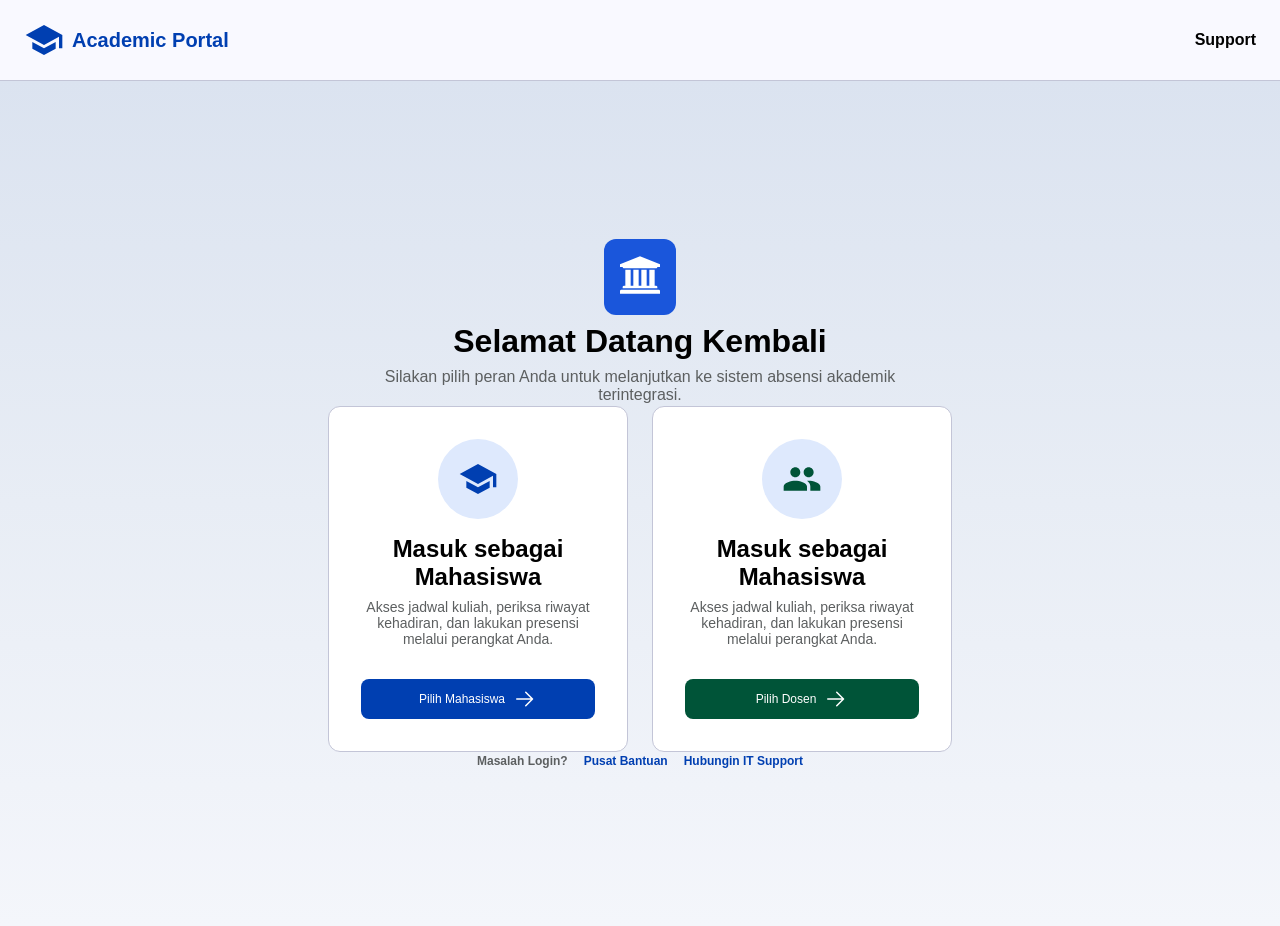
==== Template/index.html @ 66edbf4c "style: styling bagian index.html" ====
<!DOCTYPE html>
<html lang="en">
<head>
    <meta charset="UTF-8">
    <meta name="viewport" content="width=device-width, initial-scale=1.0">
    <title>Document</title>

    <link rel="preconnect" href="https://fonts.googleapis.com">
    <link rel="preconnect" href="https://fonts.gstatic.com" crossorigin>
    <link href="https://fonts.googleapis.com/css2?family=Hanken+Grotesk:ital,wght@0,100..900;1,100..900&family=Raleway:ital,wght@0,100..900;1,100..900&display=swap" rel="stylesheet">

    <link rel="stylesheet" href="../static/css/style.css?v=2">
</head>
<body>
    <nav>
        <div class="content-navbar left">
            <div class="icon-logo">
                <span class="mdi--graduation-cap"></span>
            </div>
            
            <div class="text-logo">
                <P>Academic Portal</P>
            </div>
        </div>

        <div class="content-navbar right">
                <p>Support</p>
            </div>
        </div>
    </nav>

    <main class="main-content-index">
        <div class="container-index">

            <div class="branding-section">
                <div class="icon-branding">
                    <span class="fa--university"></span>
                </div>

                <div class="header-text-branding">
                    <P>Selamat Datang Kembali</P>
                </div>

                <div class="text-branding">
                    <P>Silakan pilih peran Anda untuk melanjutkan ke sistem absensi akademik<br> terintegrasi.</P>
                </div>
            </div>

            <div class="role-section">

                <div class="container-role mahasiswa">
                    <div class="content-role">
                        <div class="icon-mahasiswa">
                            <span class="mdi--graduation-cap"></span>
                        </div>
                    </div>

                    <div class="text-section-role">
                        <div class="header-text-role">
                            <P>Masuk sebagai Mahasiswa</P>
                        </div>

                        <div class="text-role">
                            <P>Akses jadwal kuliah, periksa riwayat kehadiran, dan lakukan presensi melalui perangkat Anda.</P>
                        </div>
                    </div>

                    <div class="button-role mahasiswa">
                        <button>
                            <P>Pilih Mahasiswa</P>
                            <span class="ep--right"></span>
                        </button>
                    </div>
                </div>

                <div class="container-role dosen">
                    <div class="content-role">
                        <div class="icon-mahasiswa">
                            <span class="ic--baseline-people"></span>
                        </div>
                    </div>

                    <div class="text-section-role">
                        <div class="header-text-role">
                            <P>Masuk sebagai Mahasiswa</P>
                        </div>

                        <div class="text-role">
                            <P>Akses jadwal kuliah, periksa riwayat kehadiran, dan lakukan presensi melalui perangkat Anda.</P>
                        </div>
                    </div>            
                    
                    <div class="button-role dosen">
                        <button>
                            <P>Pilih Dosen</P>
                            <span class="ep--right"></span>
                        </button>
                    </div>
                </div>

            </div>

            <div class="extra-support">
                <div class="content-extra-support early">
                    <P>Masalah Login?</P>
                </div>

                <div class="content-extra-support last">
                    <P>Pusat Bantuan</P>
                </div>

                <div class="content-extra-support last">
                    <P>Hubungin IT Support</P>
                </div>
            </div>
        </div>
    </main>
</body>
</html>
---- static/css/style.css ----
*{
    margin: 0;
    padding: 0;
    box-sizing: border-box;
    font-family: "Poppins", sans-serif;
}

body{
    background-color: #F4F4F5;
    font-size: 16px;
}

a{
    text-decoration: none;
    color: inherit;
}

nav{
    border-bottom: 1px solid #C3C5D7;
    width: 100%;
    padding: 20px 24px;
    background-color: #F9F9FF;
    display: flex;
    justify-content: space-between;
}

.content-navbar.left{
    display: flex;
    justify-content: center;
    gap: 8px;
    align-items: center;
}

.content-navbar.right{
    display: flex;
    justify-content: center;
    gap: 8px;
    align-items: center;
    font-weight: bold;
    
}

.icon-logo,
.text-logo{
    display: flex;
    font-size: 20px;
    align-items: center;
    font-weight: bold;
    color: #003FB1;
}

.main-content-index{
    padding: 158px 16px;

    display: flex;
    justify-content: center;
    align-items: center;
    background: linear-gradient(
        to bottom,
        #dbe3f0 0%,
        #e8edf5 50%,
        #f4f6fb 100%
    );
}

.container-index{

    width: 50%;
    display: flex;
    flex-direction: column;
    gap: 24px;
}


.branding-section{
    width: 100%;
    display: flex;
    justify-content: center;
    align-items: center;
    flex-direction: column;
    gap: 8px;
}

.icon-branding{
    padding: 16px 16px;
    background-color: #1A56DB;
    border-radius: 12px;
}

.header-text-branding p{
    font-size: 32px;
    font-weight: bold;

}

.text-branding{
    font-size: 16px;
    color: #5C5F60;
    text-align: center;
}

.role-section{

    display: flex;
    justify-content: center;
    align-items: center;
    gap: 24px;
    height: 302px;
}

.container-role{
    padding: 32px;
    background-color: #FFFFFF;
    border: 1px solid #C3C5D7;
    border-radius: 12px;
    display: flex;
    flex-direction: column;
    justify-content: center;
    align-items: center;
}

.icon-mahasiswa{
    width: 80px;
    height: 80px;
    background-color: #DEE9FD;
    display: flex;
    justify-content: center;
    align-items: center;
    border-radius: 999px;
}

.text-section-role{
    text-align: center;
    padding-top: 16px;
}

.header-text-role{
    font-weight: bold;
    font-size: 24px;
}

.text-role{
    color: #5C5F60;
    font-size: 14px;
    margin-top: 8px;
}

.button-role{
    width: 100%;
    margin-top: 32px;
}

.button-role.mahasiswa button{
    all: unset;
    width: 100%;
    padding: 8px 0px;
    border-radius: 8px;
    display: flex;
    justify-content: center;
    gap: 8px;
    background-color: #003FB1;
    color: white;
    font-size: 12px;
    align-items: center;
}

.button-role.dosen button{
    all: unset;
    width: 100%;
    padding: 8px 0px;
    border-radius: 8px;
    display: flex;
    justify-content: center;
    gap: 8px;
    background-color: #005438;
    color: white;
    font-size: 12px;
    align-items: center;
}

.extra-support{
    display: flex;
    justify-content: center;
    gap: 16px;
}

.content-extra-support{
    font-size: 12px;
    font-weight: 600;
}

.content-extra-support.early{
    color: #5C5F60;
}

.content-extra-support.last{
    color: #003FB1;
}



/*Icon styling*/

.mdi--graduation-cap {
  display: inline-block;
  width: 40px;
  height: 40px;
  background-repeat: no-repeat;
  background-size: 100% 100%;
  background-image: url("data:image/svg+xml,%3Csvg xmlns='http://www.w3.org/2000/svg' viewBox='0 0 24 24'%3E%3Cpath fill='%23003fb1' d='M12 3L1 9l11 6l9-4.91V17h2V9M5 13.18v4L12 21l7-3.82v-4L12 17z'/%3E%3C/svg%3E");
}

.fa--university {
  display: inline-block;
  width: 40px;
  height: 40px;
  background-repeat: no-repeat;
  background-size: 100% 100%;
  background-image: url("data:image/svg+xml,%3Csvg xmlns='http://www.w3.org/2000/svg' viewBox='0 0 1920 1792'%3E%3Cpath fill='%23fff' d='m960 0l960 384v128h-128q0 26-20.5 45t-48.5 19H197q-28 0-48.5-19T128 512H0V384zM256 640h256v768h128V640h256v768h128V640h256v768h128V640h256v768h59q28 0 48.5 19t20.5 45v64H128v-64q0-26 20.5-45t48.5-19h59zm1595 960q28 0 48.5 19t20.5 45v128H0v-128q0-26 20.5-45t48.5-19z'/%3E%3C/svg%3E");
}

.ep--right {
  display: inline-block;
  width: 24px;
  height: 24px;
  background-repeat: no-repeat;
  background-size: 100% 100%;
  background-image: url("data:image/svg+xml,%3Csvg xmlns='http://www.w3.org/2000/svg' viewBox='0 0 1024 1024'%3E%3Cpath fill='%23fff' d='M754.8 480H160a32 32 0 1 0 0 64h594.8L521.3 777.3a32 32 0 0 0 45.4 45.4l288-288a32 32 0 0 0 0-45.4l-288-288a32 32 0 1 0-45.4 45.4z'/%3E%3C/svg%3E");
}

.ic--baseline-people {
  display: inline-block;
  width: 40px;
  height: 40px;
  background-repeat: no-repeat;
  background-size: 100% 100%;
  background-image: url("data:image/svg+xml,%3Csvg xmlns='http://www.w3.org/2000/svg' viewBox='0 0 24 24'%3E%3Cpath fill='%23005438' d='M16 11c1.66 0 2.99-1.34 2.99-3S17.66 5 16 5s-3 1.34-3 3s1.34 3 3 3m-8 0c1.66 0 2.99-1.34 2.99-3S9.66 5 8 5S5 6.34 5 8s1.34 3 3 3m0 2c-2.33 0-7 1.17-7 3.5V19h14v-2.5c0-2.33-4.67-3.5-7-3.5m8 0c-.29 0-.62.02-.97.05c1.16.84 1.97 1.97 1.97 3.45V19h6v-2.5c0-2.33-4.67-3.5-7-3.5'/%3E%3C/svg%3E");
}
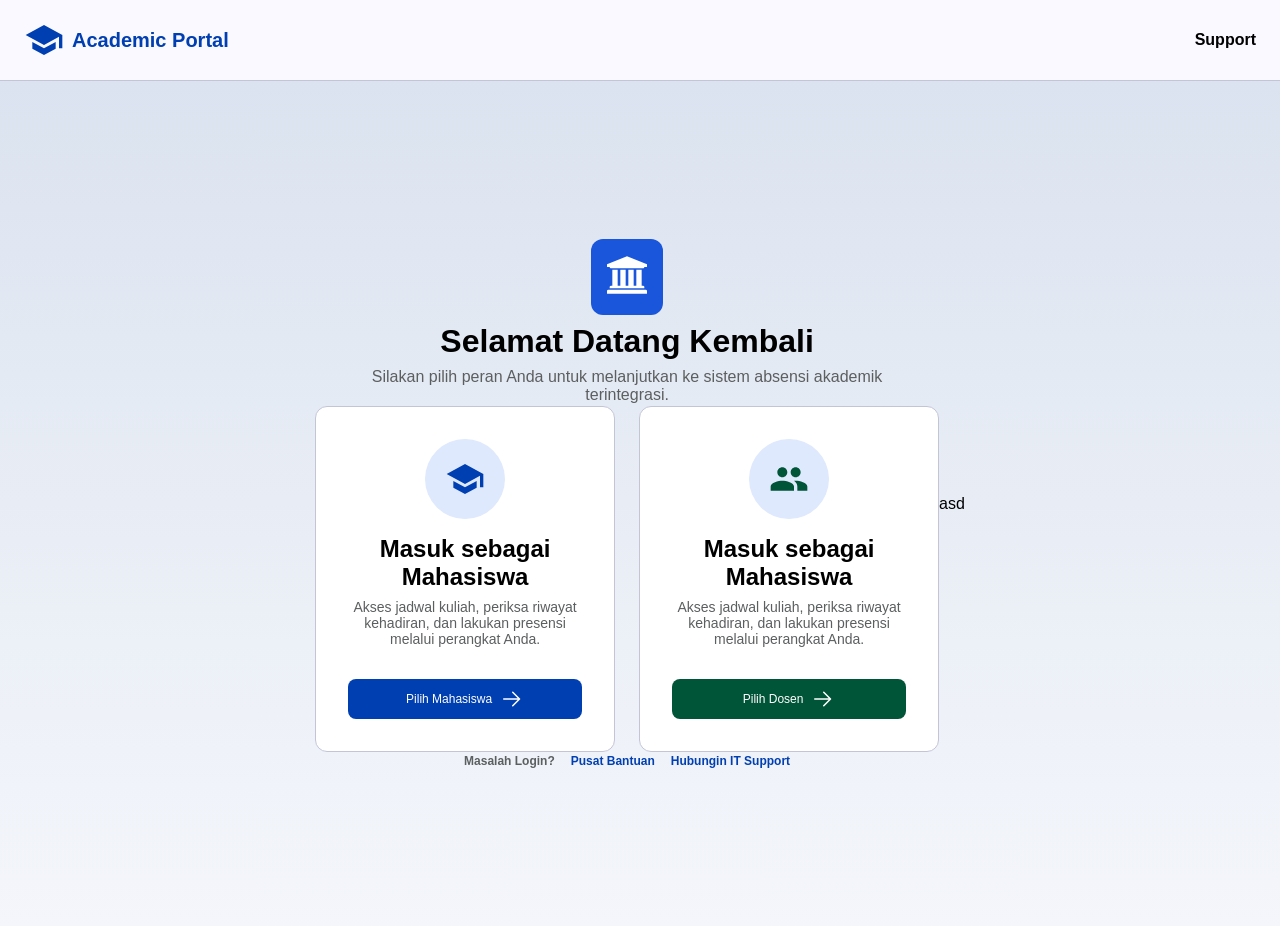
==== commit 702a7e8c: "style: styling bagian index.html" ====
--- a/Template/index.html
+++ b/Template/index.html
@@ -114,6 +114,8 @@
                 </div>
             </div>
         </div>
+
+        <P>asd</P>
     </main>
 </body>
 </html>
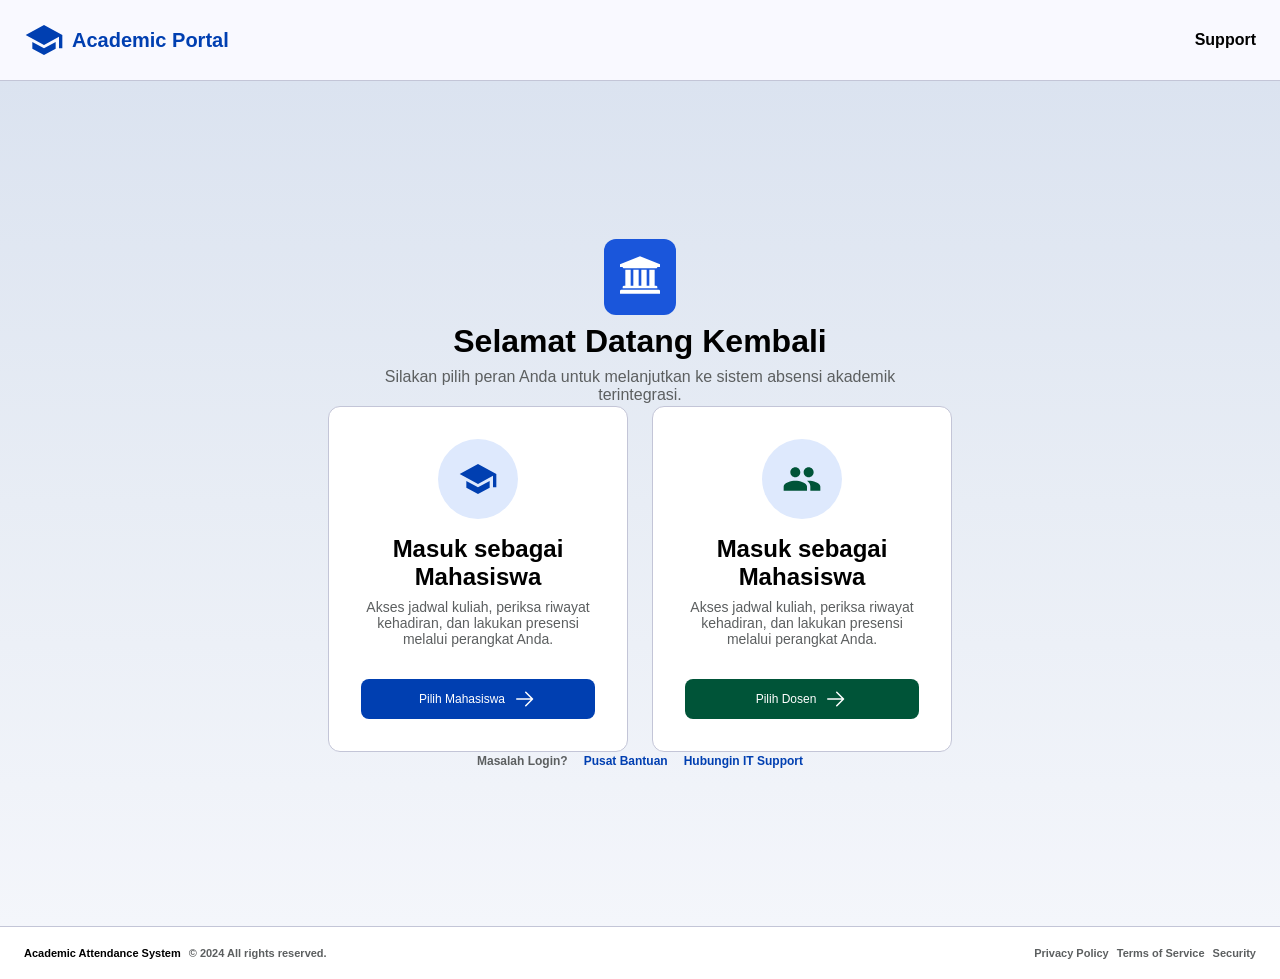
==== commit e20f6cce: "style: styling footer index.html" ====
--- a/Template/index.html
+++ b/Template/index.html
@@ -65,12 +65,14 @@
                         </div>
                     </div>
 
-                    <div class="button-role mahasiswa">
-                        <button>
-                            <P>Pilih Mahasiswa</P>
-                            <span class="ep--right"></span>
-                        </button>
-                    </div>
+                    <a href="/Template/Login_mahasiswa/LoginPage_mhs.html" class="LinkToLogin">
+                        <div class="button-role mahasiswa">
+                            <button>
+                                <P>Pilih Mahasiswa</P>
+                                <span class="ep--right"></span>
+                            </button>
+                        </div>
+                    </a>
                 </div>
 
                 <div class="container-role dosen">
@@ -90,12 +92,14 @@
                         </div>
                     </div>            
                     
-                    <div class="button-role dosen">
-                        <button>
-                            <P>Pilih Dosen</P>
-                            <span class="ep--right"></span>
-                        </button>
-                    </div>
+                    <a href="/Template/Login_dosen/LoginPage_dosen.html" class="LinkToLogin">
+                        <div class="button-role dosen">
+                            <button>
+                                <P>Pilih Dosen</P>
+                                <span class="ep--right"></span>
+                            </button>
+                        </div>
+                    </a>
                 </div>
 
             </div>
@@ -114,8 +118,34 @@
                 </div>
             </div>
         </div>
+    </main>
 
-        <P>asd</P>
-    </main>
+    <footer>
+        <div class="container-footer">
+            <div class="content-footer left">
+                <div class="text-footer edit">
+                    <P>Academic Attendance System</P>
+                </div>
+
+                <div class="text-footer">
+                    <P>© 2024 All rights reserved.</P>
+                </div>
+            </div>
+
+            <div class="content-footer right">
+                <div class="text-footer">
+                    <P>Privacy Policy</P>
+                </div>
+
+                <div class="text-footer">
+                    <P>Terms of Service</P>
+                </div>
+
+                <div class="text-footer">
+                    <P>Security</P>
+                </div>
+            </div>
+        </div>
+    </footer>
 </body>
 </html>
--- a/static/css/style.css
+++ b/static/css/style.css
@@ -150,6 +150,10 @@
     margin-top: 32px;
 }
 
+.LinkToLogin{
+    width: 100%;
+}
+
 .button-role.mahasiswa button{
     all: unset;
     width: 100%;
@@ -197,6 +201,36 @@
     color: #003FB1;
 }
 
+.container-footer{
+    width: 100%;
+    padding: 20px 24px;
+    display: flex;
+    justify-content: space-between;
+    background-color: #FFFFFF;
+    align-items: center;    
+    border-top: 1px solid #C3C5D7;
+}
+
+.content-footer{
+    display: flex;
+    justify-content: center;
+    gap: 8px;
+    align-items: center;
+}
+
+.text-footer{
+    display: flex;
+    align-items: center;
+    font-size: 11px;
+    font-weight: 600;
+    color: #5C5F60;
+}
+
+.text-footer.edit{
+    color: black;
+
+}
+
 
 
 /*Icon styling*/
